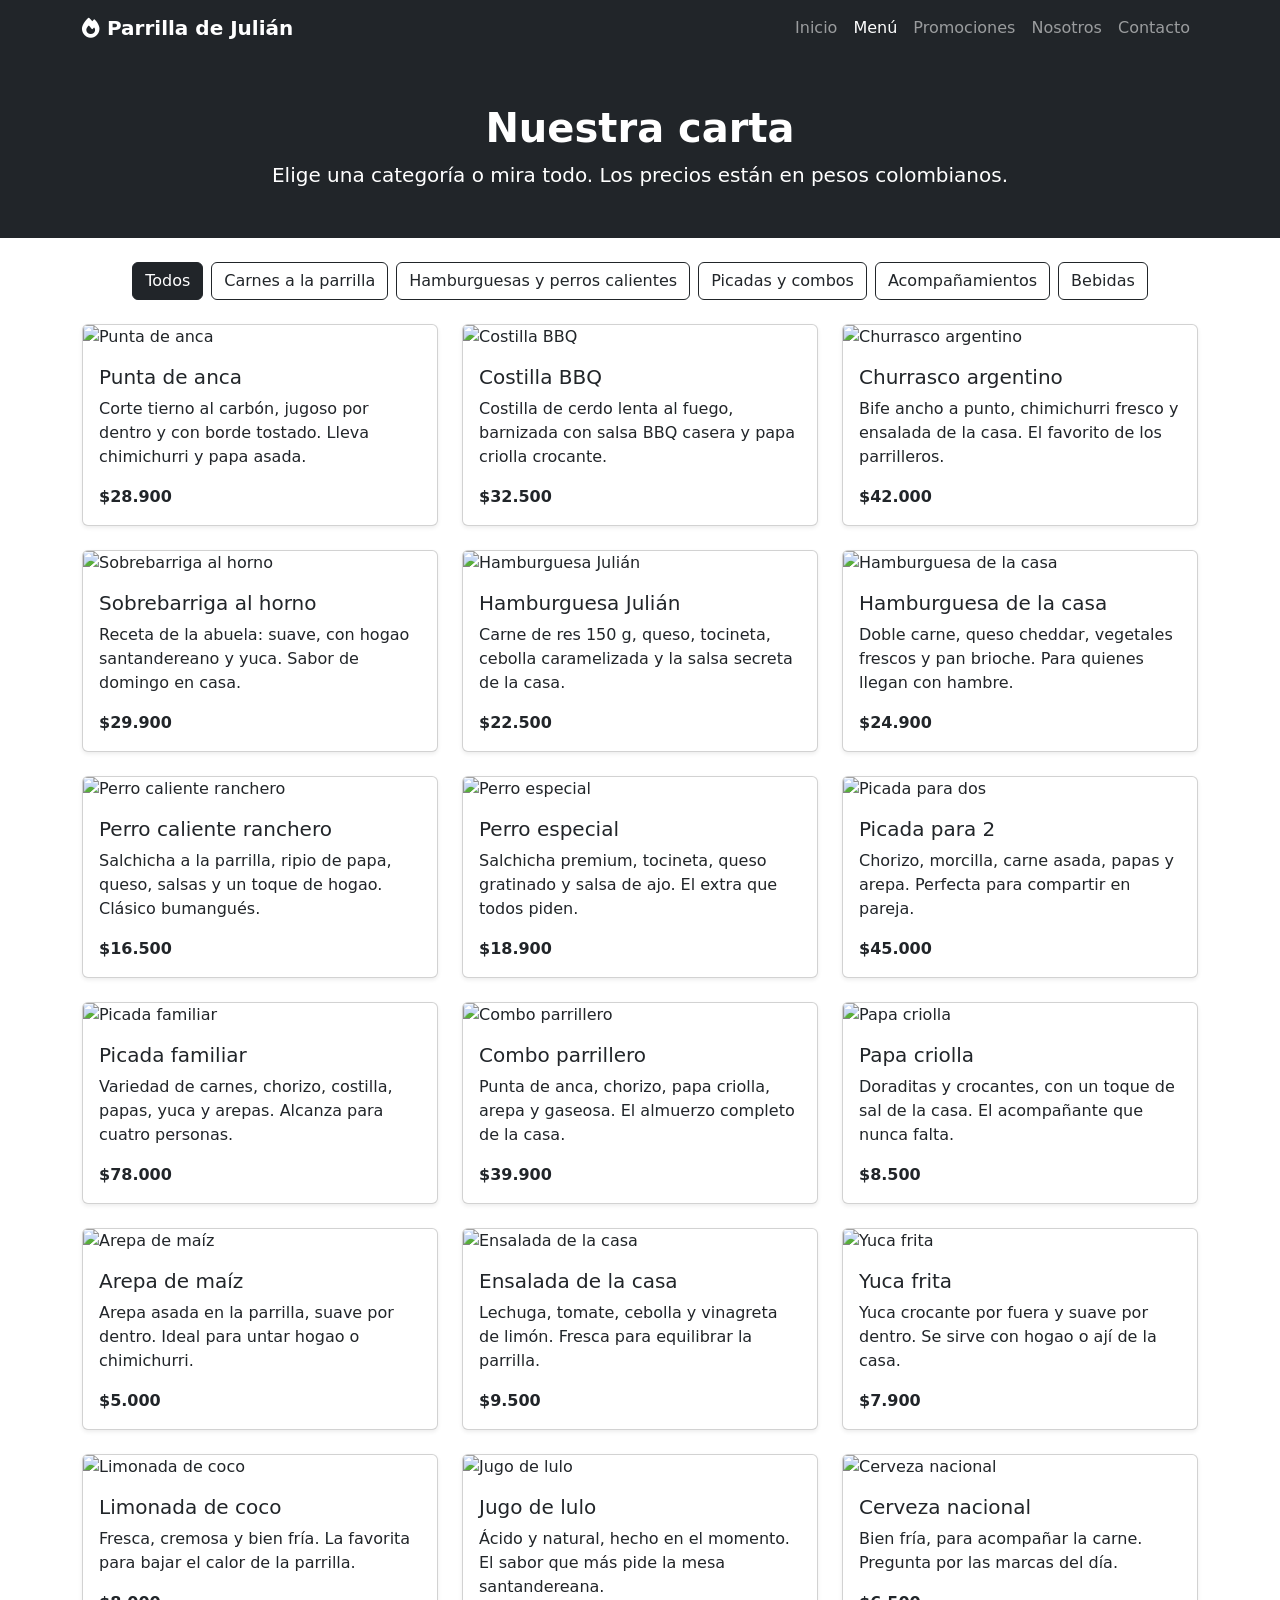
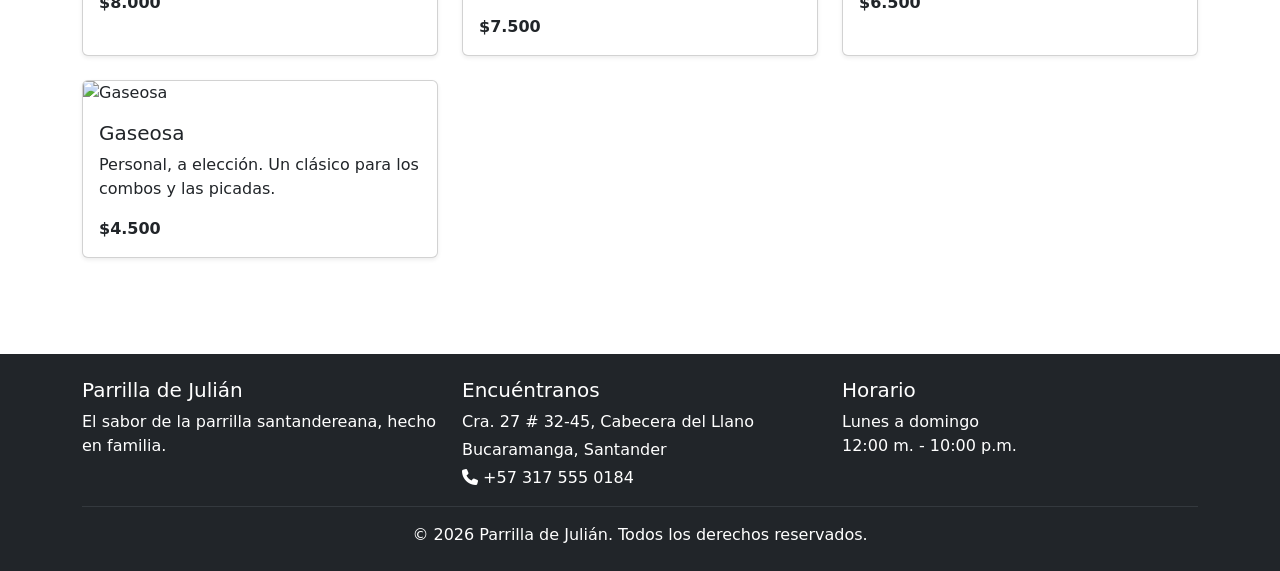
==== menu.html @ 80f65697 "first commit" ====
<!DOCTYPE html>
<!-- Esta es la página del menú. Aquí el visitante ve todos los platos
     organizados por tipo (carnes, hamburguesas, picadas, acompañamientos
     y bebidas) y puede filtrarlos para encontrar más rápido lo que quiere. -->
<html lang="es">

<!-- En esta parte van los datos que el navegador necesita: el título
     de la pestaña, los estilos de Bootstrap, los íconos, las letras
     de Google y nuestro archivo de estilos personalizados. -->
<head>
    <meta charset="UTF-8">
    <meta name="viewport" content="width=device-width, initial-scale=1.0">
    <title>Parrilla de Julián | Menú</title>

    <!-- Estos enlaces traen los estilos listos de Bootstrap, las letras
         de Google y los íconos de Font Awesome. Así no hay que instalar nada. -->
    <link href="https://cdn.jsdelivr.net/npm/bootstrap@5.3.3/dist/css/bootstrap.min.css" rel="stylesheet">
    <link rel="preconnect" href="https://fonts.googleapis.com">
    <link rel="preconnect" href="https://fonts.gstatic.com" crossorigin>
    <link href="https://fonts.googleapis.com/css2?family=Nunito:wght@400;600;700&family=Playfair+Display:wght@600;700&display=swap" rel="stylesheet">
    <link rel="stylesheet" href="https://cdnjs.cloudflare.com/ajax/libs/font-awesome/6.5.1/css/all.min.css">

    <!-- Este archivo es donde la compañera va a poner los colores y
         detalles propios del restaurante. Por ahora no tiene reglas. -->
    <link rel="stylesheet" href="css/estilos.css">
</head>

<!-- Aquí empieza todo lo que se ve en la pantalla: la barra de arriba,
     el contenido principal y el pie de página. -->
<body>

    <!-- Esta es la barra de navegación de arriba. Tiene el logo del restaurante
         y los enlaces para ir a cada página del sitio (menú, promociones,
         nosotros, contacto). En celulares se convierte en un botón de hamburguesa. -->
    <header>
        <nav class="navbar navbar-expand-lg navbar-dark bg-dark">
            <div class="container">

                <!-- Este es el nombre del restaurante. Sirve como logo y también
                     lleva de vuelta a la página de inicio si se hace clic. -->
                <a class="navbar-brand fw-bold" href="index.html">
                    <i class="fa-solid fa-fire"></i> Parrilla de Julián
                </a>

                <!-- Este botón solo se ve en el celular. Al tocarlo se abre o se cierra
                     el menú de páginas para que quepa en pantallas pequeñas. -->
                <button class="navbar-toggler" type="button" data-bs-toggle="collapse" data-bs-target="#menuPrincipal" aria-controls="menuPrincipal" aria-expanded="false" aria-label="Abrir menú">
                    <span class="navbar-toggler-icon"></span>
                </button>

                <!-- Esta lista agrupa los enlaces a todas las páginas del sitio. -->
                <div class="collapse navbar-collapse" id="menuPrincipal">
                    <ul class="navbar-nav ms-auto">
                        <li class="nav-item">
                            <a class="nav-link" href="index.html">Inicio</a>
                        </li>
                        <li class="nav-item">
                            <a class="nav-link active" aria-current="page" href="menu.html">Menú</a>
                        </li>
                        <li class="nav-item">
                            <a class="nav-link" href="promociones.html">Promociones</a>
                        </li>
                        <li class="nav-item">
                            <a class="nav-link" href="nosotros.html">Nosotros</a>
                        </li>
                        <li class="nav-item">
                            <a class="nav-link" href="contacto.html">Contacto</a>
                        </li>
                    </ul>
                </div>
            </div>
        </nav>
    </header>

    <!-- Aquí va el contenido principal de la carta: título, filtros y platos. -->
    <main>

        <!-- Esta franja presenta la página del menú y explica que se puede
             filtrar por tipo de comida. -->
        <section class="bg-dark text-white text-center py-5">
            <div class="container">
                <h1 class="fw-bold">Nuestra carta</h1>
                <p class="lead mb-0">Elige una categoría o mira todo. Los precios están en pesos colombianos.</p>
            </div>
        </section>

        <!-- Estos botones sirven para mostrar solo un tipo de plato.
             Si se elige "Todos", vuelven a aparecer todos los productos. -->
        <section class="py-4">
            <div class="container text-center">
                <div class="d-flex flex-wrap justify-content-center gap-2">
                    <button type="button" class="btn btn-dark" data-filter="todos">Todos</button>
                    <button type="button" class="btn btn-outline-dark" data-filter="carnes">Carnes a la parrilla</button>
                    <button type="button" class="btn btn-outline-dark" data-filter="hamburguesas">Hamburguesas y perros calientes</button>
                    <button type="button" class="btn btn-outline-dark" data-filter="picadas">Picadas y combos</button>
                    <button type="button" class="btn btn-outline-dark" data-filter="acompanamientos">Acompañamientos</button>
                    <button type="button" class="btn btn-outline-dark" data-filter="bebidas">Bebidas</button>
                </div>
            </div>
        </section>

        <!-- Esta cuadrícula muestra cada plato en una tarjeta con foto,
             nombre, descripción y precio. El tipo de comida está guardado
             en data-category para que el filtro sepa qué ocultar. -->
        <section class="pb-5">
            <div class="container">
                <div class="row g-4" id="listaPlatos">

                    <!-- Carnes a la parrilla -->
                    <div class="col-12 col-md-6 col-lg-4" data-category="carnes">
                        <article class="card h-100 shadow-sm">
                            <img src="https://placehold.co/600x400/2c1810/f5e6c8?text=Punta+de+anca" class="card-img-top" alt="Punta de anca">
                            <div class="card-body">
                                <h2 class="card-title h5">Punta de anca</h2>
                                <p class="card-text">Corte tierno al carbón, jugoso por dentro y con borde tostado. Lleva chimichurri y papa asada.</p>
                                <p class="fw-bold mb-0">$28.900</p>
                            </div>
                        </article>
                    </div>
                    <div class="col-12 col-md-6 col-lg-4" data-category="carnes">
                        <article class="card h-100 shadow-sm">
                            <img src="https://placehold.co/600x400/3d2415/f5e6c8?text=Costilla+BBQ" class="card-img-top" alt="Costilla BBQ">
                            <div class="card-body">
                                <h2 class="card-title h5">Costilla BBQ</h2>
                                <p class="card-text">Costilla de cerdo lenta al fuego, barnizada con salsa BBQ casera y papa criolla crocante.</p>
                                <p class="fw-bold mb-0">$32.500</p>
                            </div>
                        </article>
                    </div>
                    <div class="col-12 col-md-6 col-lg-4" data-category="carnes">
                        <article class="card h-100 shadow-sm">
                            <img src="https://placehold.co/600x400/1f120c/f5e6c8?text=Churrasco" class="card-img-top" alt="Churrasco argentino">
                            <div class="card-body">
                                <h2 class="card-title h5">Churrasco argentino</h2>
                                <p class="card-text">Bife ancho a punto, chimichurri fresco y ensalada de la casa. El favorito de los parrilleros.</p>
                                <p class="fw-bold mb-0">$42.000</p>
                            </div>
                        </article>
                    </div>
                    <div class="col-12 col-md-6 col-lg-4" data-category="carnes">
                        <article class="card h-100 shadow-sm">
                            <img src="https://placehold.co/600x400/4a2c14/f5e6c8?text=Sobrebarriga" class="card-img-top" alt="Sobrebarriga al horno">
                            <div class="card-body">
                                <h2 class="card-title h5">Sobrebarriga al horno</h2>
                                <p class="card-text">Receta de la abuela: suave, con hogao santandereano y yuca. Sabor de domingo en casa.</p>
                                <p class="fw-bold mb-0">$29.900</p>
                            </div>
                        </article>
                    </div>

                    <!-- Hamburguesas y perros calientes -->
                    <div class="col-12 col-md-6 col-lg-4" data-category="hamburguesas">
                        <article class="card h-100 shadow-sm">
                            <img src="https://placehold.co/600x400/3d2415/f5e6c8?text=Hamburguesa+Julian" class="card-img-top" alt="Hamburguesa Julián">
                            <div class="card-body">
                                <h2 class="card-title h5">Hamburguesa Julián</h2>
                                <p class="card-text">Carne de res 150 g, queso, tocineta, cebolla caramelizada y la salsa secreta de la casa.</p>
                                <p class="fw-bold mb-0">$22.500</p>
                            </div>
                        </article>
                    </div>
                    <div class="col-12 col-md-6 col-lg-4" data-category="hamburguesas">
                        <article class="card h-100 shadow-sm">
                            <img src="https://placehold.co/600x400/5a3318/f5e6c8?text=Hamburguesa+Casa" class="card-img-top" alt="Hamburguesa de la casa">
                            <div class="card-body">
                                <h2 class="card-title h5">Hamburguesa de la casa</h2>
                                <p class="card-text">Doble carne, queso cheddar, vegetales frescos y pan brioche. Para quienes llegan con hambre.</p>
                                <p class="fw-bold mb-0">$24.900</p>
                            </div>
                        </article>
                    </div>
                    <div class="col-12 col-md-6 col-lg-4" data-category="hamburguesas">
                        <article class="card h-100 shadow-sm">
                            <img src="https://placehold.co/600x400/6b3a1a/f5e6c8?text=Perro+Ranchero" class="card-img-top" alt="Perro caliente ranchero">
                            <div class="card-body">
                                <h2 class="card-title h5">Perro caliente ranchero</h2>
                                <p class="card-text">Salchicha a la parrilla, ripio de papa, queso, salsas y un toque de hogao. Clásico bumangués.</p>
                                <p class="fw-bold mb-0">$16.500</p>
                            </div>
                        </article>
                    </div>
                    <div class="col-12 col-md-6 col-lg-4" data-category="hamburguesas">
                        <article class="card h-100 shadow-sm">
                            <img src="https://placehold.co/600x400/7a421c/f5e6c8?text=Perro+Especial" class="card-img-top" alt="Perro especial">
                            <div class="card-body">
                                <h2 class="card-title h5">Perro especial</h2>
                                <p class="card-text">Salchicha premium, tocineta, queso gratinado y salsa de ajo. El extra que todos piden.</p>
                                <p class="fw-bold mb-0">$18.900</p>
                            </div>
                        </article>
                    </div>

                    <!-- Picadas y combos -->
                    <div class="col-12 col-md-6 col-lg-4" data-category="picadas">
                        <article class="card h-100 shadow-sm">
                            <img src="https://placehold.co/600x400/4a2c14/f5e6c8?text=Picada+para+2" class="card-img-top" alt="Picada para dos">
                            <div class="card-body">
                                <h2 class="card-title h5">Picada para 2</h2>
                                <p class="card-text">Chorizo, morcilla, carne asada, papas y arepa. Perfecta para compartir en pareja.</p>
                                <p class="fw-bold mb-0">$45.000</p>
                            </div>
                        </article>
                    </div>
                    <div class="col-12 col-md-6 col-lg-4" data-category="picadas">
                        <article class="card h-100 shadow-sm">
                            <img src="https://placehold.co/600x400/4a2c14/f5e6c8?text=Picada+Familiar" class="card-img-top" alt="Picada familiar">
                            <div class="card-body">
                                <h2 class="card-title h5">Picada familiar</h2>
                                <p class="card-text">Variedad de carnes, chorizo, costilla, papas, yuca y arepas. Alcanza para cuatro personas.</p>
                                <p class="fw-bold mb-0">$78.000</p>
                            </div>
                        </article>
                    </div>
                    <div class="col-12 col-md-6 col-lg-4" data-category="picadas">
                        <article class="card h-100 shadow-sm">
                            <img src="https://placehold.co/600x400/2c1810/f5e6c8?text=Combo+Parrillero" class="card-img-top" alt="Combo parrillero">
                            <div class="card-body">
                                <h2 class="card-title h5">Combo parrillero</h2>
                                <p class="card-text">Punta de anca, chorizo, papa criolla, arepa y gaseosa. El almuerzo completo de la casa.</p>
                                <p class="fw-bold mb-0">$39.900</p>
                            </div>
                        </article>
                    </div>

                    <!-- Acompañamientos -->
                    <div class="col-12 col-md-6 col-lg-4" data-category="acompanamientos">
                        <article class="card h-100 shadow-sm">
                            <img src="https://placehold.co/600x400/c4a35a/2c1810?text=Papa+criolla" class="card-img-top" alt="Papa criolla">
                            <div class="card-body">
                                <h2 class="card-title h5">Papa criolla</h2>
                                <p class="card-text">Doraditas y crocantes, con un toque de sal de la casa. El acompañante que nunca falta.</p>
                                <p class="fw-bold mb-0">$8.500</p>
                            </div>
                        </article>
                    </div>
                    <div class="col-12 col-md-6 col-lg-4" data-category="acompanamientos">
                        <article class="card h-100 shadow-sm">
                            <img src="https://placehold.co/600x400/e8d5a3/2c1810?text=Arepa+de+maiz" class="card-img-top" alt="Arepa de maíz">
                            <div class="card-body">
                                <h2 class="card-title h5">Arepa de maíz</h2>
                                <p class="card-text">Arepa asada en la parrilla, suave por dentro. Ideal para untar hogao o chimichurri.</p>
                                <p class="fw-bold mb-0">$5.000</p>
                            </div>
                        </article>
                    </div>
                    <div class="col-12 col-md-6 col-lg-4" data-category="acompanamientos">
                        <article class="card h-100 shadow-sm">
                            <img src="https://placehold.co/600x400/8fbc8f/1f120c?text=Ensalada+casa" class="card-img-top" alt="Ensalada de la casa">
                            <div class="card-body">
                                <h2 class="card-title h5">Ensalada de la casa</h2>
                                <p class="card-text">Lechuga, tomate, cebolla y vinagreta de limón. Fresca para equilibrar la parrilla.</p>
                                <p class="fw-bold mb-0">$9.500</p>
                            </div>
                        </article>
                    </div>
                    <div class="col-12 col-md-6 col-lg-4" data-category="acompanamientos">
                        <article class="card h-100 shadow-sm">
                            <img src="https://placehold.co/600x400/d4b483/2c1810?text=Yuca+frita" class="card-img-top" alt="Yuca frita">
                            <div class="card-body">
                                <h2 class="card-title h5">Yuca frita</h2>
                                <p class="card-text">Yuca crocante por fuera y suave por dentro. Se sirve con hogao o ají de la casa.</p>
                                <p class="fw-bold mb-0">$7.900</p>
                            </div>
                        </article>
                    </div>

                    <!-- Bebidas -->
                    <div class="col-12 col-md-6 col-lg-4" data-category="bebidas">
                        <article class="card h-100 shadow-sm">
                            <img src="https://placehold.co/600x400/f5e6c8/2c1810?text=Limonada+de+coco" class="card-img-top" alt="Limonada de coco">
                            <div class="card-body">
                                <h2 class="card-title h5">Limonada de coco</h2>
                                <p class="card-text">Fresca, cremosa y bien fría. La favorita para bajar el calor de la parrilla.</p>
                                <p class="fw-bold mb-0">$8.000</p>
                            </div>
                        </article>
                    </div>
                    <div class="col-12 col-md-6 col-lg-4" data-category="bebidas">
                        <article class="card h-100 shadow-sm">
                            <img src="https://placehold.co/600x400/9acd32/1f120c?text=Jugo+de+lulo" class="card-img-top" alt="Jugo de lulo">
                            <div class="card-body">
                                <h2 class="card-title h5">Jugo de lulo</h2>
                                <p class="card-text">Ácido y natural, hecho en el momento. El sabor que más pide la mesa santandereana.</p>
                                <p class="fw-bold mb-0">$7.500</p>
                            </div>
                        </article>
                    </div>
                    <div class="col-12 col-md-6 col-lg-4" data-category="bebidas">
                        <article class="card h-100 shadow-sm">
                            <img src="https://placehold.co/600x400/f4d03f/2c1810?text=Cerveza+nacional" class="card-img-top" alt="Cerveza nacional">
                            <div class="card-body">
                                <h2 class="card-title h5">Cerveza nacional</h2>
                                <p class="card-text">Bien fría, para acompañar la carne. Pregunta por las marcas del día.</p>
                                <p class="fw-bold mb-0">$6.500</p>
                            </div>
                        </article>
                    </div>
                    <div class="col-12 col-md-6 col-lg-4" data-category="bebidas">
                        <article class="card h-100 shadow-sm">
                            <img src="https://placehold.co/600x400/c0392b/f5e6c8?text=Gaseosa" class="card-img-top" alt="Gaseosa">
                            <div class="card-body">
                                <h2 class="card-title h5">Gaseosa</h2>
                                <p class="card-text">Personal, a elección. Un clásico para los combos y las picadas.</p>
                                <p class="fw-bold mb-0">$4.500</p>
                            </div>
                        </article>
                    </div>
                </div>
            </div>
        </section>
    </main>

    <!-- Este es el pie de página. Se repite en todo el sitio y muestra
         la dirección, el horario, el teléfono y un mensaje de derechos
         para que el visitante sepa cómo encontrarnos. -->
    <footer class="bg-dark text-white py-4 mt-5">
        <div class="container">
            <div class="row g-4">
                <div class="col-md-4">
                    <h2 class="h5">Parrilla de Julián</h2>
                    <p class="mb-0">El sabor de la parrilla santandereana, hecho en familia.</p>
                </div>
                <div class="col-md-4">
                    <h2 class="h5">Encuéntranos</h2>
                    <p class="mb-1">Cra. 27 # 32-45, Cabecera del Llano</p>
                    <p class="mb-1">Bucaramanga, Santander</p>
                    <p class="mb-0"><i class="fa-solid fa-phone"></i> +57 317 555 0184</p>
                </div>
                <div class="col-md-4">
                    <h2 class="h5">Horario</h2>
                    <p class="mb-0">Lunes a domingo<br>12:00 m. - 10:00 p.m.</p>
                </div>
            </div>
            <hr class="border-secondary">
            <p class="text-center mb-0">&copy; 2026 Parrilla de Julián. Todos los derechos reservados.</p>
        </div>
    </footer>

    <!-- Este script de Bootstrap hace que funcione el menú hamburguesa
         y otros detalles interactivos de las páginas. -->
    <script src="https://cdn.jsdelivr.net/npm/bootstrap@5.3.3/dist/js/bootstrap.bundle.min.js"></script>

    <!-- Este script corto sirve solo para el filtro del menú.
         Cuando se toca un botón, muestra los platos de esa categoría
         y esconde los demás. No envía nada a un servidor. -->
    <script>
        const botonesFiltro = document.querySelectorAll("[data-filter]");
        const platos = document.querySelectorAll("#listaPlatos [data-category]");

        botonesFiltro.forEach(function (boton) {
            boton.addEventListener("click", function () {
                const categoria = boton.getAttribute("data-filter");

                botonesFiltro.forEach(function (otro) {
                    otro.classList.remove("btn-dark");
                    otro.classList.add("btn-outline-dark");
                });
                boton.classList.remove("btn-outline-dark");
                boton.classList.add("btn-dark");

                platos.forEach(function (plato) {
                    const coincide = categoria === "todos" || plato.getAttribute("data-category") === categoria;
                    plato.classList.toggle("d-none", !coincide);
                });
            });
        });
    </script>
</body>
</html>
---- css/estilos.css ----
/* Aquí van los estilos personalizados del restaurante.
   Este archivo se usa para cambiar colores, tipografías y detalles
   visuales sin tocar el HTML. Por ahora está vacío a propósito. */
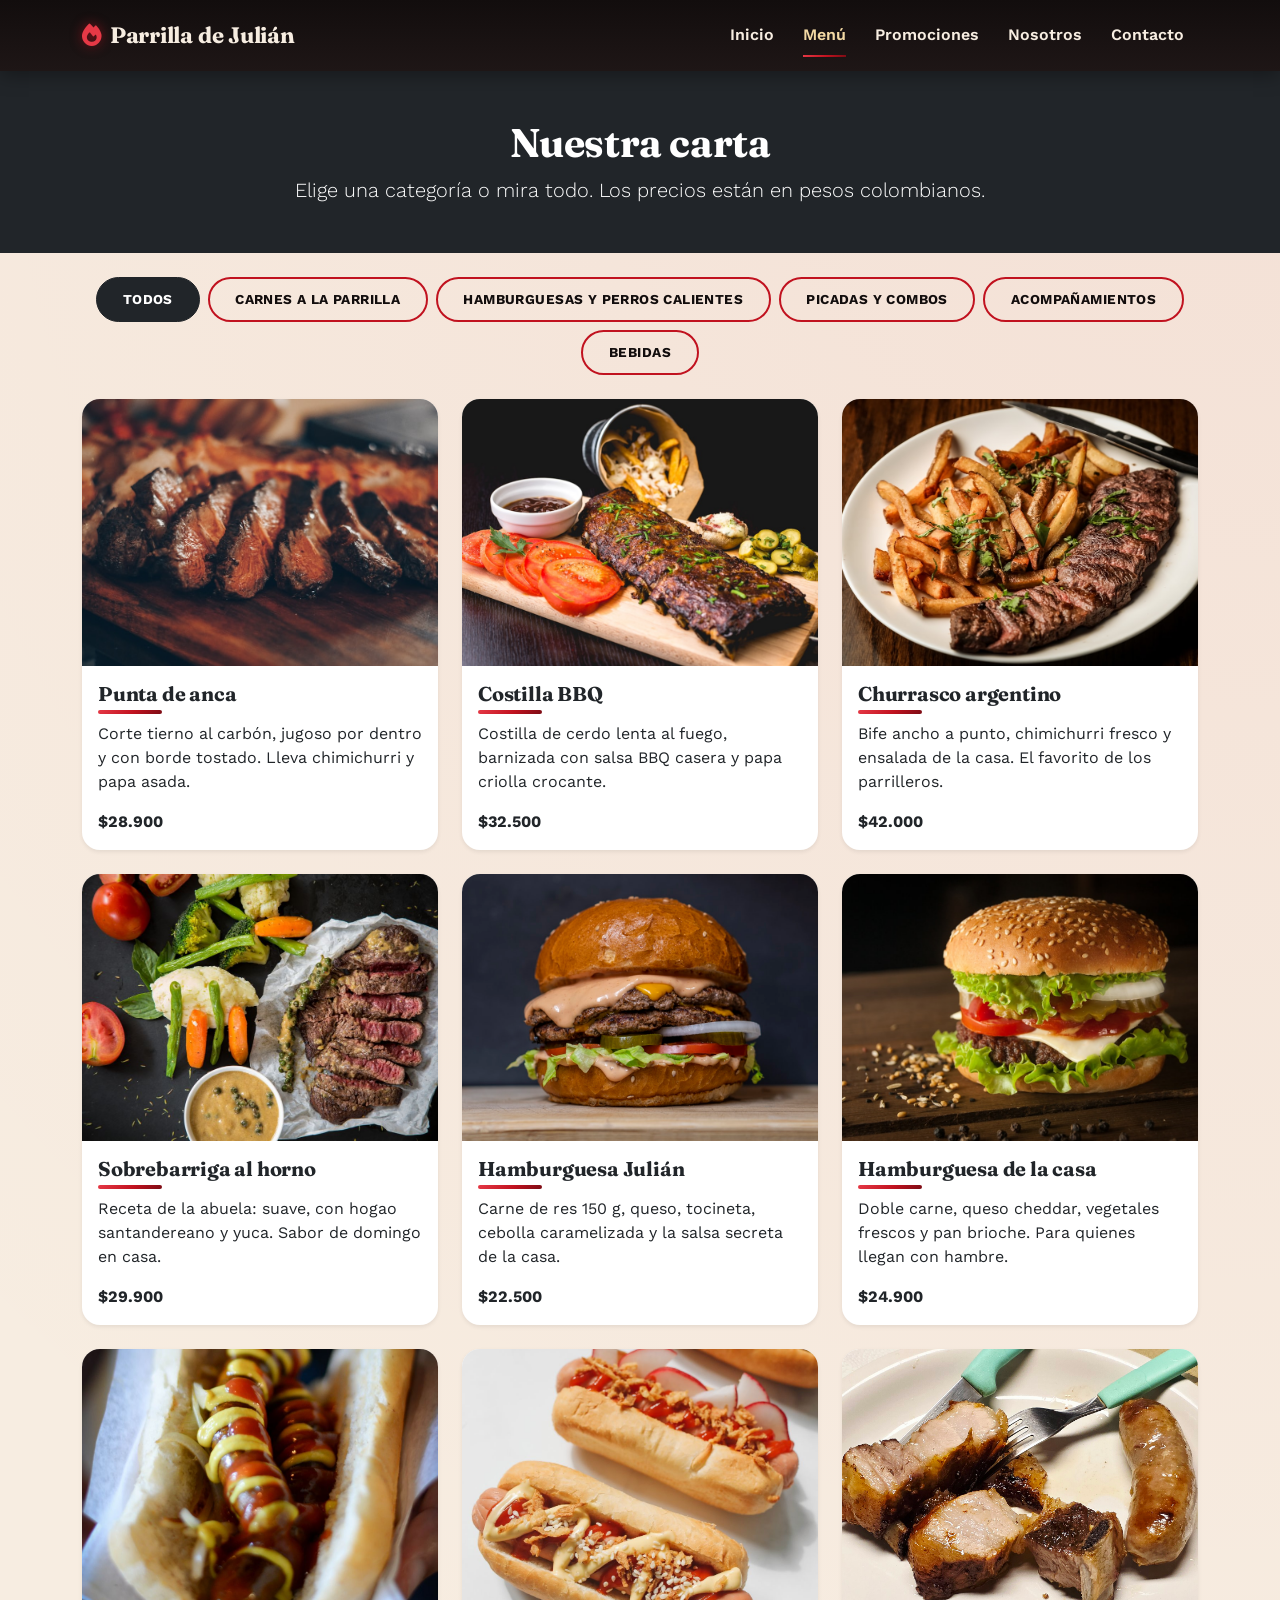
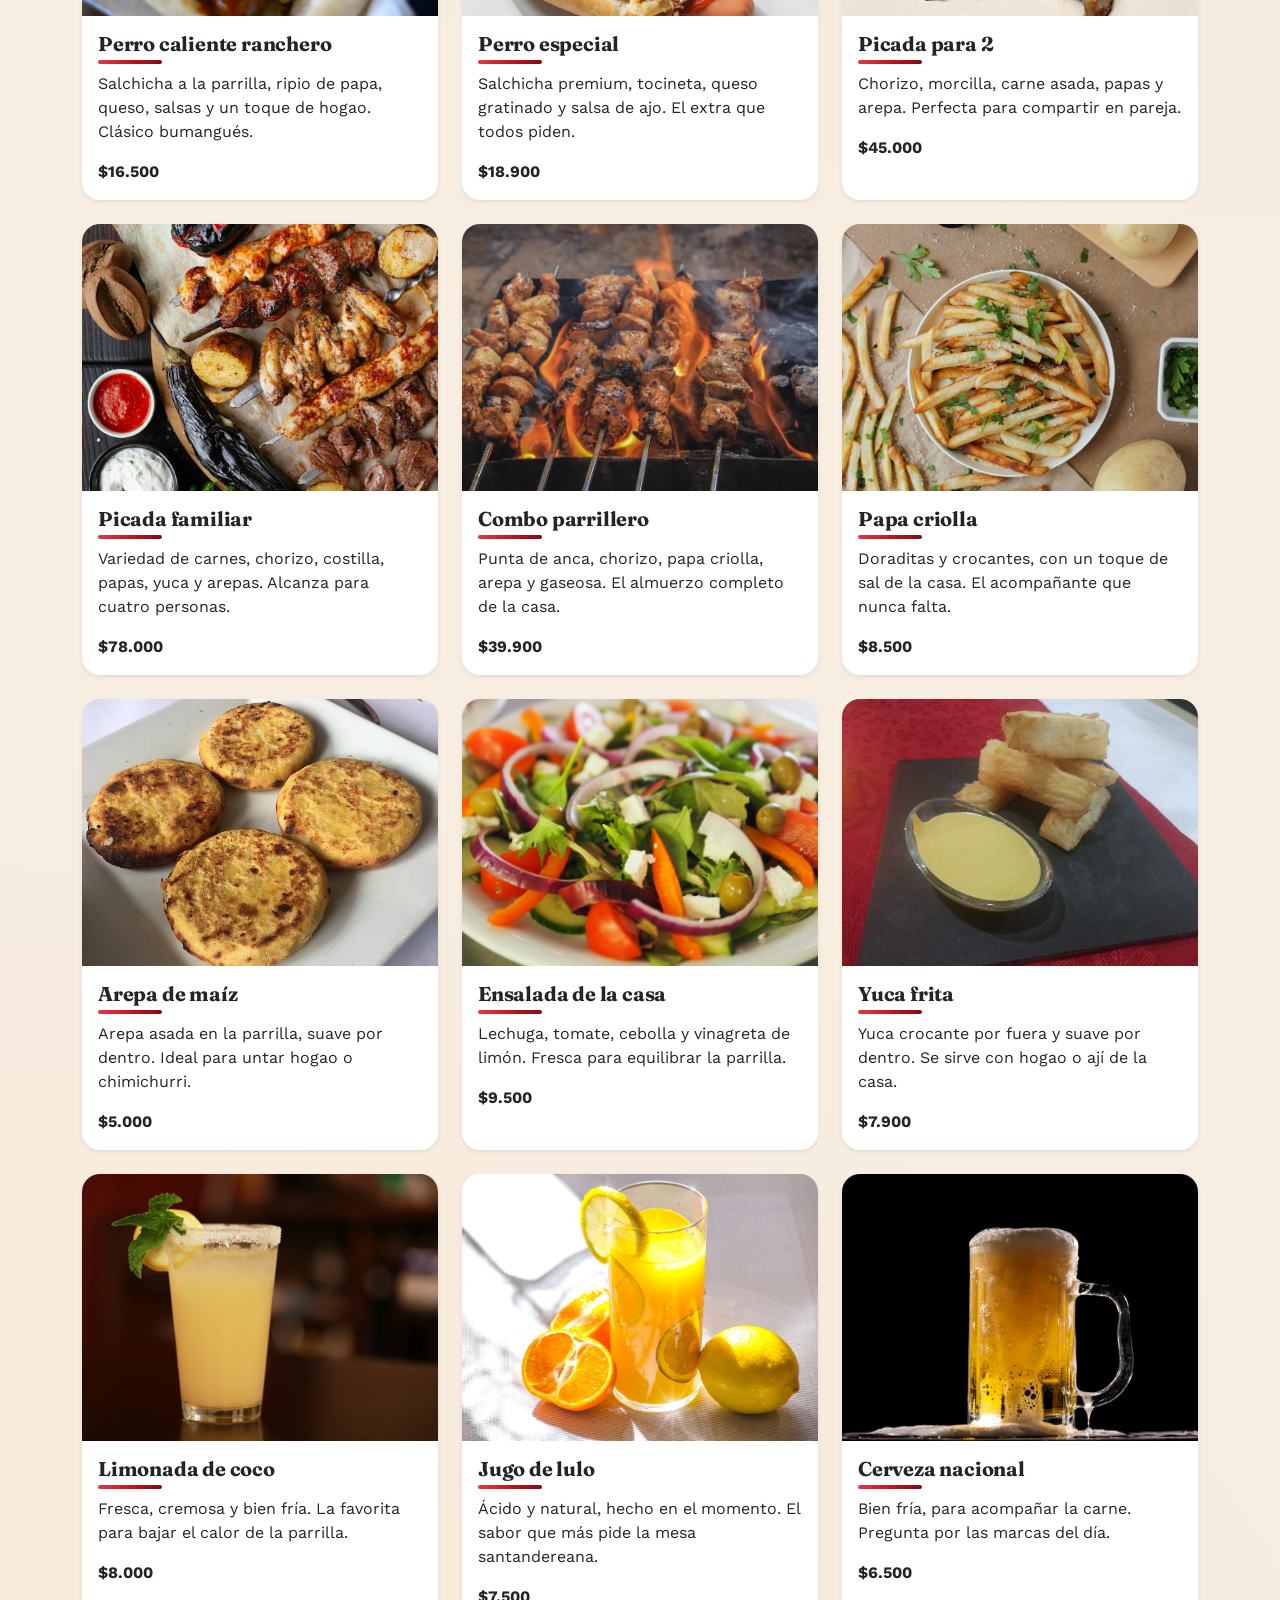
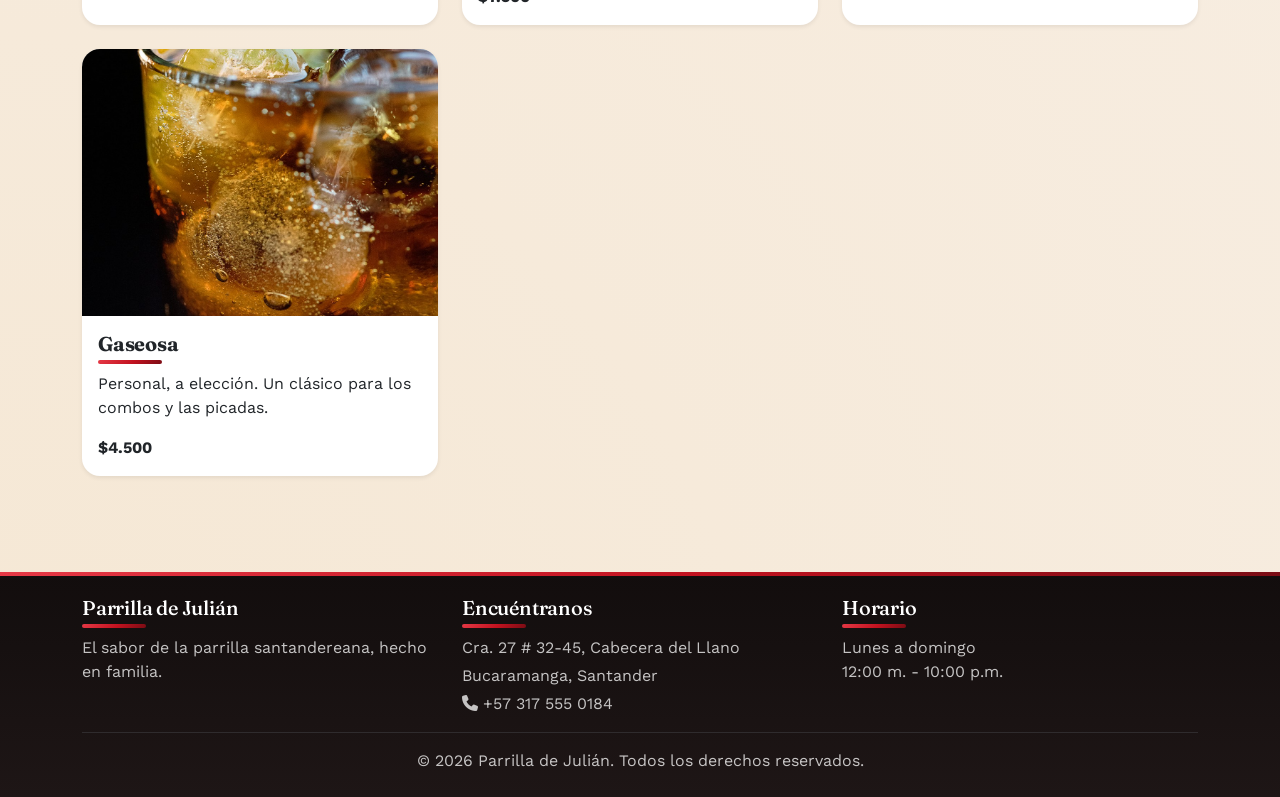
==== commit f9e06b91: "Añadidas imágenes y estilos." ====
--- a/menu.html
+++ b/menu.html
@@ -109,7 +109,7 @@
                     <!-- Carnes a la parrilla -->
                     <div class="col-12 col-md-6 col-lg-4" data-category="carnes">
                         <article class="card h-100 shadow-sm">
-                            <img src="https://placehold.co/600x400/2c1810/f5e6c8?text=Punta+de+anca" class="card-img-top" alt="Punta de anca">
+                            <img src="img/punta-de-anca.jpg" class="card-img-top" alt="Punta de anca al carbón con borde tostado">
                             <div class="card-body">
                                 <h2 class="card-title h5">Punta de anca</h2>
                                 <p class="card-text">Corte tierno al carbón, jugoso por dentro y con borde tostado. Lleva chimichurri y papa asada.</p>
@@ -119,7 +119,7 @@
                     </div>
                     <div class="col-12 col-md-6 col-lg-4" data-category="carnes">
                         <article class="card h-100 shadow-sm">
-                            <img src="https://placehold.co/600x400/3d2415/f5e6c8?text=Costilla+BBQ" class="card-img-top" alt="Costilla BBQ">
+                            <img src="img/costilla-bbq.jpg" class="card-img-top" alt="Costilla de cerdo BBQ al carbón">
                             <div class="card-body">
                                 <h2 class="card-title h5">Costilla BBQ</h2>
                                 <p class="card-text">Costilla de cerdo lenta al fuego, barnizada con salsa BBQ casera y papa criolla crocante.</p>
@@ -129,7 +129,7 @@
                     </div>
                     <div class="col-12 col-md-6 col-lg-4" data-category="carnes">
                         <article class="card h-100 shadow-sm">
-                            <img src="https://placehold.co/600x400/1f120c/f5e6c8?text=Churrasco" class="card-img-top" alt="Churrasco argentino">
+                            <img src="img/churrasco.jpg" class="card-img-top" alt="Churrasco argentino a la parrilla">
                             <div class="card-body">
                                 <h2 class="card-title h5">Churrasco argentino</h2>
                                 <p class="card-text">Bife ancho a punto, chimichurri fresco y ensalada de la casa. El favorito de los parrilleros.</p>
@@ -139,7 +139,7 @@
                     </div>
                     <div class="col-12 col-md-6 col-lg-4" data-category="carnes">
                         <article class="card h-100 shadow-sm">
-                            <img src="https://placehold.co/600x400/4a2c14/f5e6c8?text=Sobrebarriga" class="card-img-top" alt="Sobrebarriga al horno">
+                            <img src="img/sobrebarriga.jpg" class="card-img-top" alt="Sobrebarriga al horno con acompañamientos">
                             <div class="card-body">
                                 <h2 class="card-title h5">Sobrebarriga al horno</h2>
                                 <p class="card-text">Receta de la abuela: suave, con hogao santandereano y yuca. Sabor de domingo en casa.</p>
@@ -151,7 +151,7 @@
                     <!-- Hamburguesas y perros calientes -->
                     <div class="col-12 col-md-6 col-lg-4" data-category="hamburguesas">
                         <article class="card h-100 shadow-sm">
-                            <img src="https://placehold.co/600x400/3d2415/f5e6c8?text=Hamburguesa+Julian" class="card-img-top" alt="Hamburguesa Julián">
+                            <img src="img/hamburguesa-julian.jpg" class="card-img-top" alt="Hamburguesa Julián con queso y salsa de la casa">
                             <div class="card-body">
                                 <h2 class="card-title h5">Hamburguesa Julián</h2>
                                 <p class="card-text">Carne de res 150 g, queso, tocineta, cebolla caramelizada y la salsa secreta de la casa.</p>
@@ -161,7 +161,7 @@
                     </div>
                     <div class="col-12 col-md-6 col-lg-4" data-category="hamburguesas">
                         <article class="card h-100 shadow-sm">
-                            <img src="https://placehold.co/600x400/5a3318/f5e6c8?text=Hamburguesa+Casa" class="card-img-top" alt="Hamburguesa de la casa">
+                            <img src="img/hamburguesa-casa.jpg" class="card-img-top" alt="Hamburguesa de la casa con vegetales frescos">
                             <div class="card-body">
                                 <h2 class="card-title h5">Hamburguesa de la casa</h2>
                                 <p class="card-text">Doble carne, queso cheddar, vegetales frescos y pan brioche. Para quienes llegan con hambre.</p>
@@ -171,7 +171,7 @@
                     </div>
                     <div class="col-12 col-md-6 col-lg-4" data-category="hamburguesas">
                         <article class="card h-100 shadow-sm">
-                            <img src="https://placehold.co/600x400/6b3a1a/f5e6c8?text=Perro+Ranchero" class="card-img-top" alt="Perro caliente ranchero">
+                            <img src="img/perro-ranchero.jpg" class="card-img-top" alt="Perro caliente ranchero con salsas">
                             <div class="card-body">
                                 <h2 class="card-title h5">Perro caliente ranchero</h2>
                                 <p class="card-text">Salchicha a la parrilla, ripio de papa, queso, salsas y un toque de hogao. Clásico bumangués.</p>
@@ -181,7 +181,7 @@
                     </div>
                     <div class="col-12 col-md-6 col-lg-4" data-category="hamburguesas">
                         <article class="card h-100 shadow-sm">
-                            <img src="https://placehold.co/600x400/7a421c/f5e6c8?text=Perro+Especial" class="card-img-top" alt="Perro especial">
+                            <img src="img/perro-especial.jpg" class="card-img-top" alt="Perro especial con queso y tocineta">
                             <div class="card-body">
                                 <h2 class="card-title h5">Perro especial</h2>
                                 <p class="card-text">Salchicha premium, tocineta, queso gratinado y salsa de ajo. El extra que todos piden.</p>
@@ -193,7 +193,7 @@
                     <!-- Picadas y combos -->
                     <div class="col-12 col-md-6 col-lg-4" data-category="picadas">
                         <article class="card h-100 shadow-sm">
-                            <img src="https://placehold.co/600x400/4a2c14/f5e6c8?text=Picada+para+2" class="card-img-top" alt="Picada para dos">
+                            <img src="img/picada-para-2.jpg" class="card-img-top" alt="Picada para dos con carne asada y chorizo">
                             <div class="card-body">
                                 <h2 class="card-title h5">Picada para 2</h2>
                                 <p class="card-text">Chorizo, morcilla, carne asada, papas y arepa. Perfecta para compartir en pareja.</p>
@@ -203,7 +203,7 @@
                     </div>
                     <div class="col-12 col-md-6 col-lg-4" data-category="picadas">
                         <article class="card h-100 shadow-sm">
-                            <img src="https://placehold.co/600x400/4a2c14/f5e6c8?text=Picada+Familiar" class="card-img-top" alt="Picada familiar">
+                            <img src="img/picada-familiar.jpg" class="card-img-top" alt="Picada familiar de carnes a la parrilla">
                             <div class="card-body">
                                 <h2 class="card-title h5">Picada familiar</h2>
                                 <p class="card-text">Variedad de carnes, chorizo, costilla, papas, yuca y arepas. Alcanza para cuatro personas.</p>
@@ -213,7 +213,7 @@
                     </div>
                     <div class="col-12 col-md-6 col-lg-4" data-category="picadas">
                         <article class="card h-100 shadow-sm">
-                            <img src="https://placehold.co/600x400/2c1810/f5e6c8?text=Combo+Parrillero" class="card-img-top" alt="Combo parrillero">
+                            <img src="img/combo-parrillero.jpg" class="card-img-top" alt="Combo parrillero asado al carbón">
                             <div class="card-body">
                                 <h2 class="card-title h5">Combo parrillero</h2>
                                 <p class="card-text">Punta de anca, chorizo, papa criolla, arepa y gaseosa. El almuerzo completo de la casa.</p>
@@ -225,7 +225,7 @@
                     <!-- Acompañamientos -->
                     <div class="col-12 col-md-6 col-lg-4" data-category="acompanamientos">
                         <article class="card h-100 shadow-sm">
-                            <img src="https://placehold.co/600x400/c4a35a/2c1810?text=Papa+criolla" class="card-img-top" alt="Papa criolla">
+                            <img src="img/papa-criolla.jpg" class="card-img-top" alt="Papa criolla dorada y crocante">
                             <div class="card-body">
                                 <h2 class="card-title h5">Papa criolla</h2>
                                 <p class="card-text">Doraditas y crocantes, con un toque de sal de la casa. El acompañante que nunca falta.</p>
@@ -235,7 +235,7 @@
                     </div>
                     <div class="col-12 col-md-6 col-lg-4" data-category="acompanamientos">
                         <article class="card h-100 shadow-sm">
-                            <img src="https://placehold.co/600x400/e8d5a3/2c1810?text=Arepa+de+maiz" class="card-img-top" alt="Arepa de maíz">
+                            <img src="img/arepa-maiz.jpg" class="card-img-top" alt="Arepa de maíz asada en la parrilla">
                             <div class="card-body">
                                 <h2 class="card-title h5">Arepa de maíz</h2>
                                 <p class="card-text">Arepa asada en la parrilla, suave por dentro. Ideal para untar hogao o chimichurri.</p>
@@ -245,7 +245,7 @@
                     </div>
                     <div class="col-12 col-md-6 col-lg-4" data-category="acompanamientos">
                         <article class="card h-100 shadow-sm">
-                            <img src="https://placehold.co/600x400/8fbc8f/1f120c?text=Ensalada+casa" class="card-img-top" alt="Ensalada de la casa">
+                            <img src="img/ensalada-casa.jpg" class="card-img-top" alt="Ensalada de la casa con lechuga, tomate y cebolla">
                             <div class="card-body">
                                 <h2 class="card-title h5">Ensalada de la casa</h2>
                                 <p class="card-text">Lechuga, tomate, cebolla y vinagreta de limón. Fresca para equilibrar la parrilla.</p>
@@ -255,7 +255,7 @@
                     </div>
                     <div class="col-12 col-md-6 col-lg-4" data-category="acompanamientos">
                         <article class="card h-100 shadow-sm">
-                            <img src="https://placehold.co/600x400/d4b483/2c1810?text=Yuca+frita" class="card-img-top" alt="Yuca frita">
+                            <img src="img/yuca-frita.jpg" class="card-img-top" alt="Yuca frita crocante con salsa de la casa">
                             <div class="card-body">
                                 <h2 class="card-title h5">Yuca frita</h2>
                                 <p class="card-text">Yuca crocante por fuera y suave por dentro. Se sirve con hogao o ají de la casa.</p>
@@ -267,7 +267,7 @@
                     <!-- Bebidas -->
                     <div class="col-12 col-md-6 col-lg-4" data-category="bebidas">
                         <article class="card h-100 shadow-sm">
-                            <img src="https://placehold.co/600x400/f5e6c8/2c1810?text=Limonada+de+coco" class="card-img-top" alt="Limonada de coco">
+                            <img src="img/limonada-coco.jpg" class="card-img-top" alt="Limonada de coco fría y cremosa">
                             <div class="card-body">
                                 <h2 class="card-title h5">Limonada de coco</h2>
                                 <p class="card-text">Fresca, cremosa y bien fría. La favorita para bajar el calor de la parrilla.</p>
@@ -277,7 +277,7 @@
                     </div>
                     <div class="col-12 col-md-6 col-lg-4" data-category="bebidas">
                         <article class="card h-100 shadow-sm">
-                            <img src="https://placehold.co/600x400/9acd32/1f120c?text=Jugo+de+lulo" class="card-img-top" alt="Jugo de lulo">
+                            <img src="img/jugo-lulo.jpg" class="card-img-top" alt="Jugo de lulo natural servido frío">
                             <div class="card-body">
                                 <h2 class="card-title h5">Jugo de lulo</h2>
                                 <p class="card-text">Ácido y natural, hecho en el momento. El sabor que más pide la mesa santandereana.</p>
@@ -287,7 +287,7 @@
                     </div>
                     <div class="col-12 col-md-6 col-lg-4" data-category="bebidas">
                         <article class="card h-100 shadow-sm">
-                            <img src="https://placehold.co/600x400/f4d03f/2c1810?text=Cerveza+nacional" class="card-img-top" alt="Cerveza nacional">
+                            <img src="img/cerveza-nacional.jpg" class="card-img-top" alt="Jarra de cerveza nacional bien fría">
                             <div class="card-body">
                                 <h2 class="card-title h5">Cerveza nacional</h2>
                                 <p class="card-text">Bien fría, para acompañar la carne. Pregunta por las marcas del día.</p>
@@ -297,7 +297,7 @@
                     </div>
                     <div class="col-12 col-md-6 col-lg-4" data-category="bebidas">
                         <article class="card h-100 shadow-sm">
-                            <img src="https://placehold.co/600x400/c0392b/f5e6c8?text=Gaseosa" class="card-img-top" alt="Gaseosa">
+                            <img src="img/gaseosa.jpg" class="card-img-top" alt="Gaseosa personal con hielo">
                             <div class="card-body">
                                 <h2 class="card-title h5">Gaseosa</h2>
                                 <p class="card-text">Personal, a elección. Un clásico para los combos y las picadas.</p>
--- a/css/estilos.css
+++ b/css/estilos.css
@@ -1,3 +1,463 @@
-/* Aquí van los estilos personalizados del restaurante.
-   Este archivo se usa para cambiar colores, tipografías y detalles
-   visuales sin tocar el HTML. Por ahora está vacío a propósito. */
+/* =========================================================
+   PARRILLA DE JULIÁN — Hoja de estilos personalizada
+   Paleta: rojo brasa + negro carbón + dorado, con más
+   presencia visual (gradientes, sombras, texturas, detalles).
+
+   Se enlaza DESPUÉS de Bootstrap (CDN) en el <head>:
+
+   <link href="https://cdn.jsdelivr.net/npm/bootstrap@5.3.3/dist/css/bootstrap.min.css" rel="stylesheet">
+   <link rel="stylesheet" href="https://cdn.jsdelivr.net/npm/bootstrap-icons@1.11.3/font/bootstrap-icons.css">
+   <link rel="stylesheet" href="css/estilos.css">
+   ========================================================= */
+
+/* ---- Tipografías (Google Fonts) ---- */
+@import url('https://fonts.googleapis.com/css2?family=Fraunces:opsz,wght@9..144,600;9..144,700;9..144,800&family=Work+Sans:wght@400;500;600;700&display=swap');
+
+/* ---- Paleta de colores centralizada ---- */
+:root {
+  --rojo: #c1121f;
+  --rojo-claro: #e63946;
+  --rojo-oscuro: #7a0c14;
+  --negro: #120d0d;
+  --negro-suave: #1e1616;
+  --crema: #f7ede1;
+  --dorado: #e0a63e;
+  --dorado-suave: #f3d9a4;
+
+  --grad-fuego: linear-gradient(135deg, var(--rojo-claro) 0%, var(--rojo) 55%, var(--rojo-oscuro) 100%);
+  --grad-carbon: linear-gradient(180deg, var(--negro) 0%, var(--negro-suave) 100%);
+  --sombra-suave: 0 8px 24px rgba(18, 13, 13, 0.12);
+  --sombra-fuerte: 0 18px 40px rgba(18, 13, 13, 0.35);
+  --sombra-brasa: 0 10px 30px rgba(193, 18, 31, 0.35);
+}
+
+/* =========================================================
+   BASE
+   ========================================================= */
+* {
+  scrollbar-color: var(--rojo) var(--crema);
+}
+
+body {
+  background-color: var(--crema);
+  background-image:
+    radial-gradient(circle at 100% 0%, rgba(193, 18, 31, 0.06), transparent 45%),
+    radial-gradient(circle at 0% 100%, rgba(224, 166, 62, 0.08), transparent 40%);
+  font-family: 'Work Sans', sans-serif;
+  color: var(--negro);
+}
+
+h1, h2, h3, h4, h5, .card-title,
+.navbar-brand {
+  font-family: 'Fraunces', serif;
+  font-weight: 700;
+  letter-spacing: -0.01em;
+}
+
+h2 {
+  position: relative;
+  display: inline-block;
+  padding-bottom: 0.5rem;
+  margin-bottom: 1.75rem;
+}
+
+h2::after {
+  content: "";
+  position: absolute;
+  left: 0;
+  bottom: 0;
+  width: 64px;
+  height: 4px;
+  border-radius: 4px;
+  background: var(--grad-fuego);
+}
+
+.text-center h2::after {
+  left: 50%;
+  transform: translateX(-50%);
+}
+
+/* Filete decorativo entre secciones */
+.seccion-divisoria {
+  height: 4px;
+  border: none;
+  background: var(--grad-fuego);
+  border-radius: 4px;
+  opacity: 0.9;
+}
+
+/* Fondo alterno oscuro para secciones destacadas */
+.seccion-oscura {
+  background: var(--grad-carbon);
+  color: var(--crema);
+  position: relative;
+  overflow: hidden;
+}
+
+.seccion-oscura::before {
+  content: "";
+  position: absolute;
+  inset: 0;
+  background-image: repeating-linear-gradient(
+    45deg,
+    rgba(224, 166, 62, 0.05) 0px,
+    rgba(224, 166, 62, 0.05) 2px,
+    transparent 2px,
+    transparent 14px
+  );
+  pointer-events: none;
+}
+
+.seccion-oscura h2,
+.seccion-oscura h3 {
+  color: var(--dorado-suave);
+}
+
+/* =========================================================
+   NAVBAR
+   ========================================================= */
+.navbar {
+  background: var(--grad-carbon) !important;
+  box-shadow: 0 4px 18px rgba(0, 0, 0, 0.35);
+  padding-top: 0.85rem;
+  padding-bottom: 0.85rem;
+}
+
+.navbar-brand {
+  color: var(--crema) !important;
+  font-size: 1.4rem;
+  display: flex;
+  align-items: center;
+  gap: 0.5rem;
+}
+
+.navbar-brand i {
+  color: var(--rojo-claro);
+  filter: drop-shadow(0 0 6px rgba(193, 18, 31, 0.6));
+}
+
+.nav-link {
+  color: var(--crema) !important;
+  font-weight: 600;
+  position: relative;
+  margin: 0 0.4rem;
+  transition: color 0.25s ease;
+}
+
+.nav-link::after {
+  content: "";
+  position: absolute;
+  left: 0.5rem;
+  right: 0.5rem;
+  bottom: -2px;
+  height: 2px;
+  background: var(--grad-fuego);
+  transform: scaleX(0);
+  transform-origin: left;
+  transition: transform 0.25s ease;
+}
+
+.nav-link:hover,
+.nav-link.active {
+  color: var(--dorado-suave) !important;
+}
+
+.nav-link:hover::after,
+.nav-link.active::after {
+  transform: scaleX(1);
+}
+
+.navbar-toggler {
+  border-color: var(--rojo) !important;
+}
+
+.navbar-toggler-icon {
+  filter: invert(1);
+}
+
+/* =========================================================
+   BANNER PRINCIPAL
+   ========================================================= */
+.banner {
+  background: var(--grad-carbon);
+  color: var(--crema);
+  position: relative;
+  overflow: hidden;
+  padding-block: 5rem;
+}
+
+.banner::before {
+  content: "";
+  position: absolute;
+  inset: 0;
+  background-image: repeating-linear-gradient(
+    45deg,
+    rgba(224, 166, 62, 0.06) 0px,
+    rgba(224, 166, 62, 0.06) 2px,
+    transparent 2px,
+    transparent 14px
+  );
+  pointer-events: none;
+}
+
+.banner::after {
+  content: "";
+  position: absolute;
+  width: 520px;
+  height: 520px;
+  border-radius: 50%;
+  top: -220px;
+  right: -160px;
+  background: radial-gradient(circle, rgba(193, 18, 31, 0.45), transparent 70%);
+  filter: blur(10px);
+  pointer-events: none;
+}
+
+.banner > * {
+  position: relative;
+  z-index: 1;
+}
+
+.banner h1,
+.banner .titulo-destacado {
+  background: linear-gradient(90deg, var(--dorado-suave), var(--rojo-claro));
+  -webkit-background-clip: text;
+  background-clip: text;
+  color: transparent;
+  font-size: clamp(2.2rem, 5vw, 3.6rem);
+  text-shadow: none;
+}
+
+.banner p,
+.banner .texto-banner {
+  color: var(--crema);
+  opacity: 0.9;
+}
+
+/* =========================================================
+   BOTONES
+   ========================================================= */
+.btn {
+  border-radius: 50px;
+  font-weight: 700;
+  letter-spacing: 0.03em;
+  text-transform: uppercase;
+  font-size: 0.85rem;
+  padding: 0.65rem 1.6rem;
+  transition: transform 0.2s ease, box-shadow 0.2s ease, background 0.2s ease;
+}
+
+.btn-primary,
+.btn-danger {
+  background: var(--grad-fuego);
+  border: none;
+  color: #fff;
+  box-shadow: var(--sombra-brasa);
+}
+
+.btn-primary:hover,
+.btn-danger:hover {
+  transform: translateY(-3px);
+  box-shadow: 0 16px 34px rgba(193, 18, 31, 0.45);
+  filter: brightness(1.05);
+}
+
+.btn-outline-dark {
+  color: var(--negro);
+  border: 2px solid var(--rojo);
+  background: transparent;
+}
+
+.btn-outline-dark:hover {
+  background: var(--grad-fuego);
+  border-color: var(--rojo);
+  color: #fff;
+  transform: translateY(-3px);
+  box-shadow: var(--sombra-brasa);
+}
+
+.banner .btn-outline-dark {
+  color: var(--crema);
+  border-color: var(--dorado);
+}
+
+.banner .btn-outline-dark:hover {
+  background: var(--dorado);
+  color: var(--negro);
+  box-shadow: 0 10px 30px rgba(224, 166, 62, 0.4);
+}
+
+/* =========================================================
+   CARDS DE PRODUCTOS / DESTACADOS / PROMOCIONES
+   ========================================================= */
+.card {
+  border: none;
+  border-radius: 18px;
+  overflow: hidden;
+}
+
+.card-producto {
+  background-color: #ffffff;
+  box-shadow: var(--sombra-suave);
+  transition: transform 0.3s ease, box-shadow 0.3s ease;
+  border-top: 4px solid transparent;
+}
+
+.card-producto:hover {
+  transform: translateY(-8px);
+  box-shadow: var(--sombra-fuerte);
+  border-top: 4px solid var(--rojo);
+}
+
+.icono-plato {
+  font-size: 2.2rem;
+  text-align: center;
+  padding: 1.4rem 0 0.6rem;
+  color: #fff;
+  background: var(--grad-fuego);
+  margin: -1px -1px 0;
+}
+
+.card-producto .card-body {
+  padding: 1.4rem;
+}
+
+.card-producto .card-title {
+  font-size: 1.15rem;
+  margin-bottom: 0.4rem;
+}
+
+.card-producto .precio {
+  display: inline-block;
+  margin-top: 0.6rem;
+  padding: 0.3rem 0.9rem;
+  border-radius: 50px;
+  font-weight: 700;
+  font-size: 1rem;
+  color: var(--negro);
+  background: linear-gradient(90deg, var(--dorado-suave), var(--dorado));
+}
+
+/* Recorte uniforme 4:3: mismas fotos de plato (cards) y foto del local.
+   object-fit recorta sin deformar; el grid de Bootstrap sigue apilando las cards. */
+.card-img-top,
+.img-historia {
+  width: 100%;
+  aspect-ratio: 4 / 3;
+  object-fit: cover;
+  object-position: center;
+  display: block;
+}
+
+/* =========================================================
+   PROMOCIONES: alert + badges
+   ========================================================= */
+.alert-warning {
+  background: linear-gradient(90deg, var(--dorado-suave), var(--dorado));
+  border: none;
+  border-radius: 14px;
+  color: var(--negro);
+  font-weight: 700;
+  box-shadow: var(--sombra-suave);
+}
+
+.badge {
+  background: var(--grad-fuego) !important;
+  color: #fff;
+  font-weight: 700;
+  letter-spacing: 0.03em;
+  padding: 0.5em 0.9em;
+  box-shadow: 0 4px 12px rgba(193, 18, 31, 0.35);
+}
+
+/* =========================================================
+   FORMULARIO DE CONTACTO
+   ========================================================= */
+.form-control,
+.form-select {
+  border-radius: 12px;
+  border: 1px solid #e2d5c6;
+  padding: 0.7rem 1rem;
+}
+
+.form-control:focus,
+.form-select:focus {
+  border-color: var(--rojo);
+  box-shadow: 0 0 0 0.2rem rgba(193, 18, 31, 0.2);
+}
+
+.form-label {
+  font-weight: 600;
+  color: var(--negro);
+}
+
+/* =========================================================
+   ICONOS DE REDES SOCIALES
+   ========================================================= */
+.redes-sociales a {
+  display: inline-flex;
+  align-items: center;
+  justify-content: center;
+  width: 42px;
+  height: 42px;
+  border-radius: 50%;
+  margin-right: 0.5rem;
+  color: #fff;
+  background: var(--grad-fuego);
+  transition: transform 0.25s ease, box-shadow 0.25s ease;
+}
+
+.redes-sociales a:hover {
+  transform: translateY(-4px) scale(1.05);
+  box-shadow: var(--sombra-brasa);
+}
+
+/* =========================================================
+   PIE DE PÁGINA
+   ========================================================= */
+footer {
+  background: var(--grad-carbon);
+  color: var(--crema);
+  position: relative;
+}
+
+footer::before {
+  content: "";
+  position: absolute;
+  top: 0;
+  left: 0;
+  right: 0;
+  height: 4px;
+  background: var(--grad-fuego);
+}
+
+footer a {
+  color: var(--dorado-suave);
+  text-decoration: none;
+  transition: color 0.2s ease;
+}
+
+footer a:hover {
+  color: #fff;
+}
+
+footer small,
+footer p {
+  opacity: 0.75;
+}
+
+/* =========================================================
+   RESPONSIVE (ajustes finos sobre el grid de Bootstrap)
+   ========================================================= */
+
+@media (max-width: 575.98px) {
+  .banner {
+    padding-block: 3.5rem;
+  }
+}
+
+@media (min-width: 992px) {
+  .card-producto:hover {
+    transform: translateY(-10px) scale(1.015);
+  }
+}
